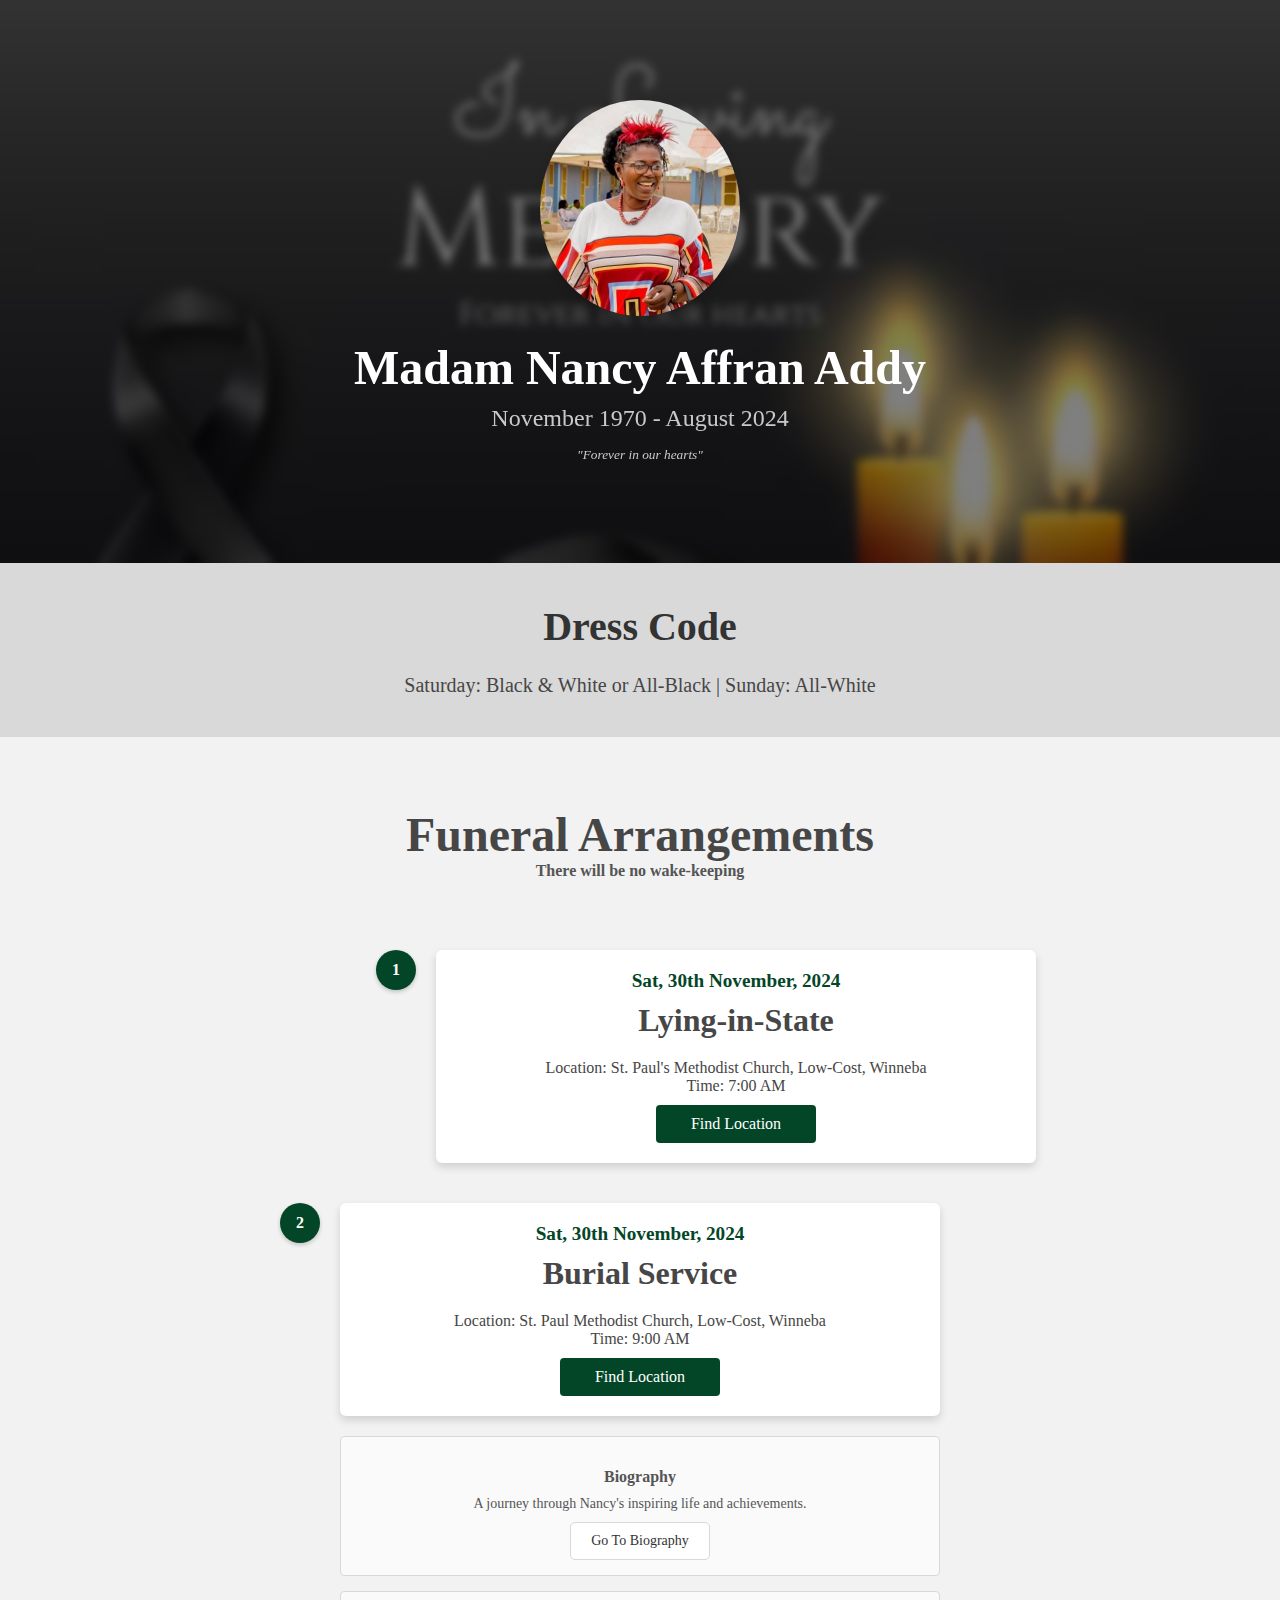
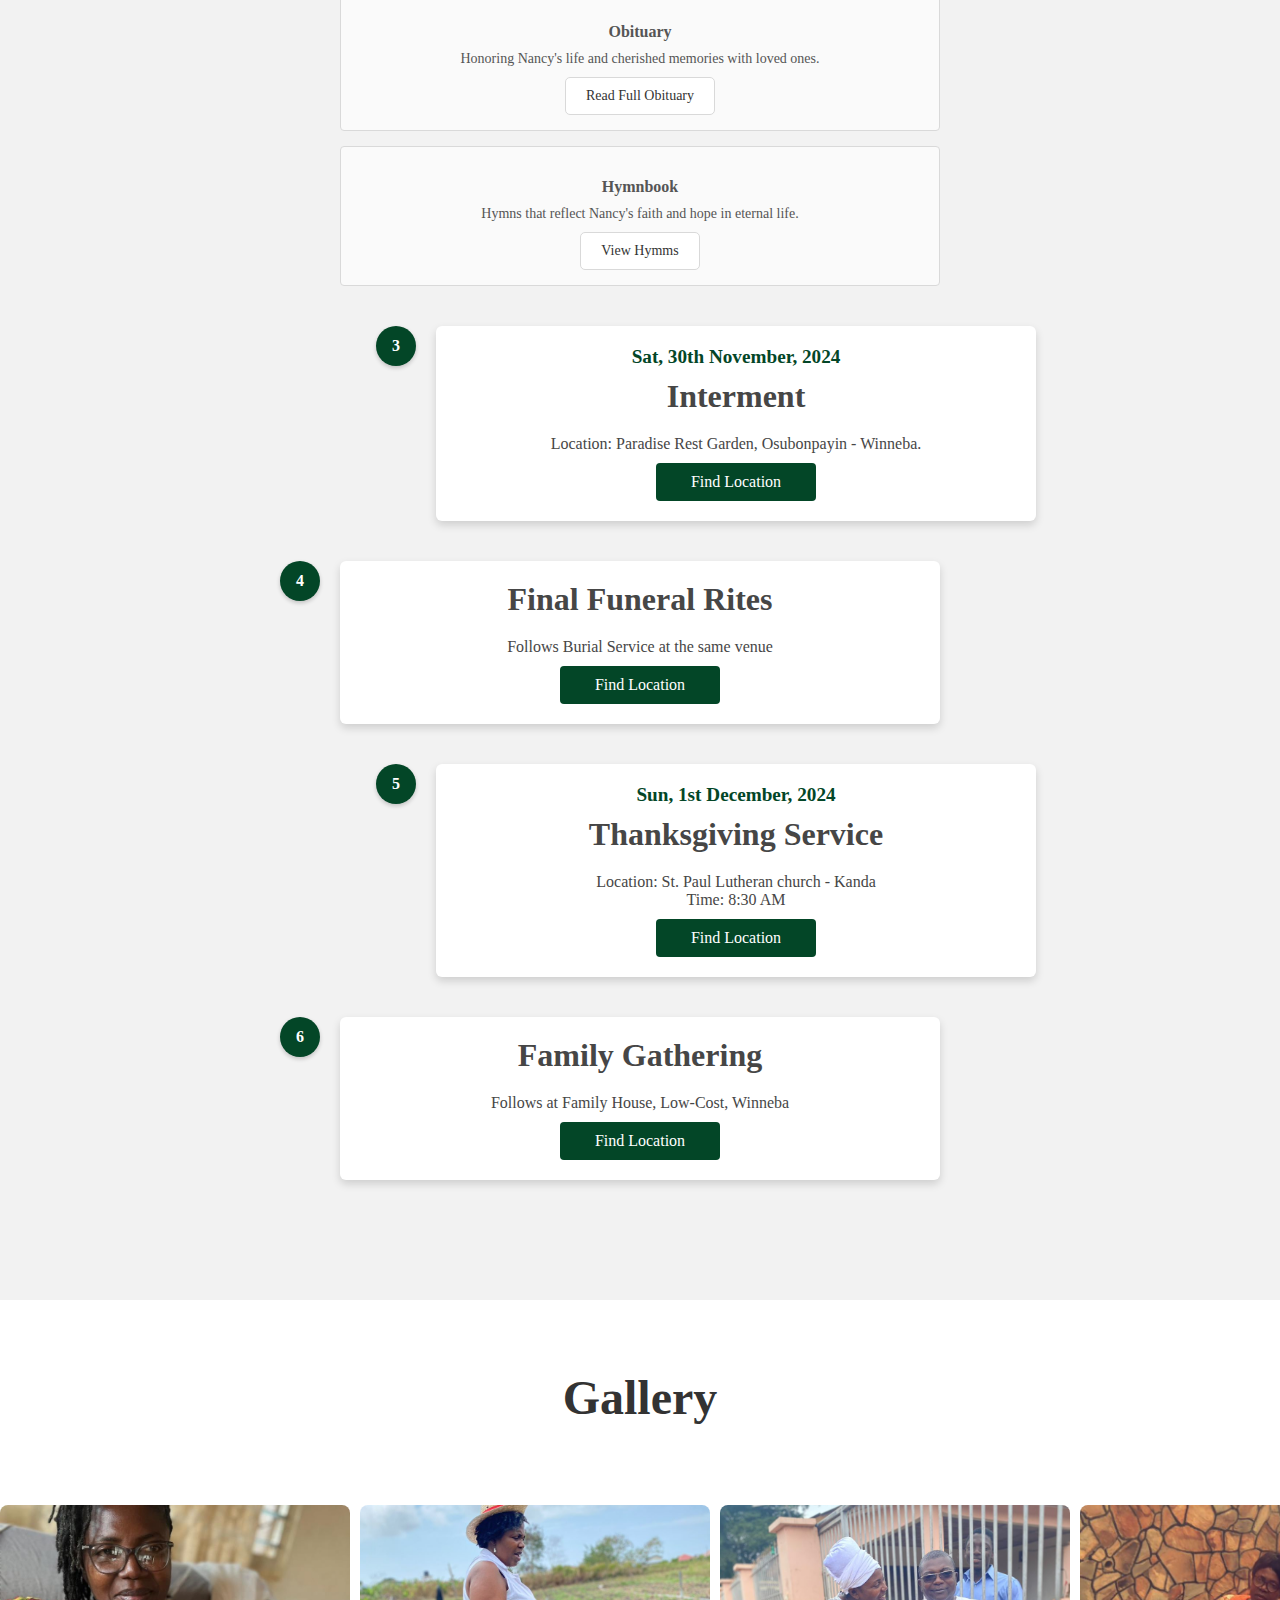
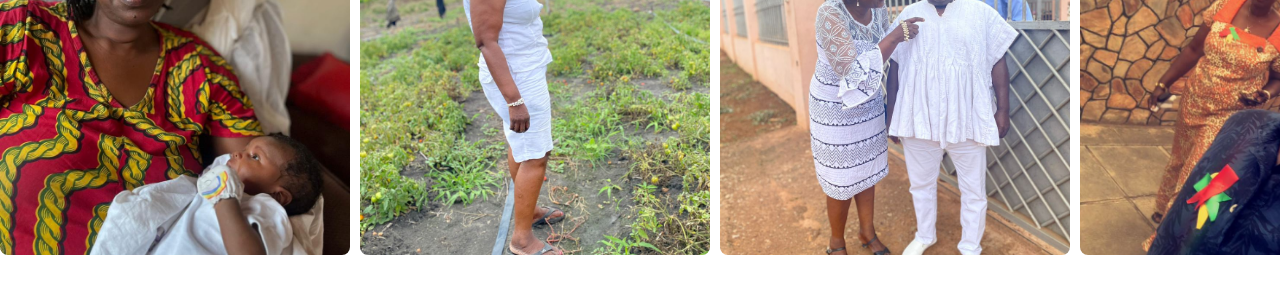
==== Nancy's_funeral/index.html @ 3d1413eb "made changes" ====
<!DOCTYPE html>
<html lang="en">

<head>
    <meta charset="UTF-8">
    <meta name="viewport" content="width=device-width, initial-scale=1.0">
    <title>In Loving Memory of Nancy Affran Addy | Funeral & Memorial</title>
    <link rel="stylesheet" href="styles.css">

    <meta name="description" content="In loving memory of Madam Nancy Affran (1970 - 2024). Join us to commemorate her life with funeral arrangements and a gallery of cherished memories.">
    <meta name="keywords" content="Nancy Affran, funeral arrangements, memorial, in loving memory, obituary, tribute, gallery, family gathering">
    
    <meta property="og:title" content="In Loving Memory of Nancy Affran | Funeral & Memorial">
    <meta property="og:description" content="Honoring the life of Nancy Affran. Explore the funeral schedule, dress code, and gallery to celebrate her memory.">
    <meta property="og:url" content="https://nancyaffranaddy.netlify.app">
    <meta property="og:type" content="website">
    <meta property="og:image" content="pp.jpg">
    
    <!-- Structured Data for SEO -->
    <script type="application/ld+json">
    {
      "@context": "http://schema.org",
      "@type": "Person",
      "name": "Nancy Affran",
      "description": "In loving memory of Madam Nancy Affran Addy, remembered for her warmth and kindness. Funeral and memorial details provided for family and friends.",
      "birthDate": "1970-11",
      "deathDate": "2024-08",
      "mainEntityOfPage": {
        "@type": "WebPage",
        "@id": "https://nancyaffranaddy.netlify.app"
      },
      "image": "pp.jpg"
    }
    </script>
</head>

<body>
    <!-- Hero Section -->
    <section class="hero">
        <img src="pp.jpeg" alt="Nancy Affran Addy">
        <h1>Madam Nancy Affran Addy</h1>
        <p>November 1970 - August 2024</p>
        <small>"Forever in our hearts"</small>
    </section>

    <section class="dress-code">
        <h1>Dress Code</h1>
        <p style="margin-top: 24px;">Saturday: Black & White or All-Black | Sunday: All-White</p>
    </section>
    
    <section class="parallax">
        <h1>Funeral Arrangements</h1>
        <p style="text-align: center; font-weight: bold; color: #555;">There will be no wake-keeping</p>
        <!-- Intuitive Timeline for Funeral Arrangements -->
        <div class="timeline">

            <!-- Laying in State -->
            <div class="container right">
                <div class="content">
                    <div class="icon-container">
                        <div class="icon">
                            <b>1</b>
                        </div>
                    </div>
                    <div class="date">Sat, 30th November, 2024</div>
                    <h2>Lying-in-State</h2>
                    <p>Location: St. Paul's Methodist Church, Low-Cost, Winneba</p>
                    <p>Time: 7:00 AM</p>
                    <a class="find-location" target="_blank" href="https://www.google.com/maps/dir/Accra/9985%2B79W,+Low+Cost,+Winneba/@5.4732849,-0.5816798,11z/data=!3m1!4b1!4m13!4m12!1m5!1m1!1s0xfdf9084b2b7a773:0xbed14ed8650e2dd3!2m2!1d-0.1974306!2d5.5592846!1m5!1m1!1s0xfde35a7094d1697:0xb70addc22290d339!2m2!1d-0.6415592!2d5.3657321?entry=ttu&g_ep=EgoyMDI0MTEwNi4wIKXMDSoASAFQAw%3D%3D">Find Location</a>
                </div>
            </div>

            <!-- Burial Service -->
            <div class="container left">
                <div class="content">
                    <div class="icon-container">
                        <div class="icon">
                            <b>2</b>
                        </div>
                    </div>
                    <div class="date">Sat, 30th November, 2024</div>
                    <h2>Burial Service</h2>
                    <p>Location: St. Paul Methodist Church, Low-Cost, Winneba</p>
                    <p>Time: 9:00 AM</p>
                    <a class="find-location" target="_blank" href="https://www.google.com/maps/dir/Accra/9985%2B79W,+Low+Cost,+Winneba/@5.4732849,-0.5816798,11z/data=!3m1!4b1!4m13!4m12!1m5!1m1!1s0xfdf9084b2b7a773:0xbed14ed8650e2dd3!2m2!1d-0.1974306!2d5.5592846!1m5!1m1!1s0xfde35a7094d1697:0xb70addc22290d339!2m2!1d-0.6415592!2d5.3657321?entry=ttu&g_ep=EgoyMDI0MTEwNi4wIKXMDSoASAFQAw%3D%3D">Find Location</a>
                </div>

                <div class="additional-tiles">
                    <!-- Biography Tile -->
                    <div class="tile">
                        <h3>Biography</h3>
                        <p>A journey through Nancy&apos;s inspiring life and achievements.</p>
                        <a class='read-more' href='./biography.html' target='_blank'>Go To Biography</a>
                    </div>

                    <!-- Obituary Tile -->
                    <div class="tile">
                        <h3>Obituary</h3>
                        <p>Honoring Nancy&apos;s life and cherished memories with loved ones.</p>
                        <a class='read-more' href='./tributes.html' target='_blank'>Read Full Obituary</a>
                    </div>


                    <!-- Hymnbook Tile -->
                    <div class="tile">
                        <h3>Hymnbook</h3>
                        <p>Hymns that reflect Nancy&apos;s faith and hope in eternal life.</p>
                        <a class='read-more' href='./hymnbook.html' target='_blank'>View Hymms</a>
                    </div>
                </div>
            </div>

            <!-- Interment -->
            <div class="container right">
                <div class="content">
                    <div class="icon-container">
                        <div class="icon">
                            <b>3</b>
                        </div>
                    </div>
                    <div class="date">Sat, 30th November, 2024</div>
                    <h2>Interment</h2>
                    <p>Location: Paradise Rest Garden, Osubonpayin - Winneba.</p>
                    <a class="find-location" target="_blank" href=https://www.google.com/maps/dir/Kasoa/Paradise+Village+Guest+House+and+Restaurant,+2nd+ave,+Buduburam/@5.5193802,-0.4586893,15z/data=!3m1!4b1!4m13!4m12!1m5!1m1!1s0xfdfbaedda8d54f7:0xd48e16c6c340829a!2m2!1d-0.4252737!2d5.5344155!1m5!1m1!1s0xfdfb1247213fded:0x66cdd2ea16ad6c5e!2m2!1d-0.4688599!2d5.5052175?entry=ttu&g_ep=EgoyMDI0MTExNy4wIKXMDSoASAFQAw%3D%3D>Find Location</a>
                </div>
            </div>

            <!-- Final Funeral Rites -->
            <div class="container left">
                <div class="content">
                    <div class="icon-container">
                        <div class="icon">
                            <b>4</b>
                        </div>
                    </div>
                    <h2>Final Funeral Rites</h2>
                    <p>Follows Burial Service at the same venue</p>
                    <a class="find-location" target="_blank" href="https://www.google.com/maps/dir/Accra/9985%2B79W,+Low+Cost,+Winneba/@5.4732849,-0.5816798,11z/data=!3m1!4b1!4m13!4m12!1m5!1m1!1s0xfdf9084b2b7a773:0xbed14ed8650e2dd3!2m2!1d-0.1974306!2d5.5592846!1m5!1m1!1s0xfde35a7094d1697:0xb70addc22290d339!2m2!1d-0.6415592!2d5.3657321?entry=ttu&g_ep=EgoyMDI0MTEwNi4wIKXMDSoASAFQAw%3D%3D">Find Location</a>
                </div>
            </div>

            <!-- Thanksgiving Service -->
            <div class="container right">
                <div class="content">
                    <div class="icon-container">
                        <div class="icon">
                            <b>5</b>
                        </div>
                    </div>
                    <div class="date">Sun, 1st December, 2024</div>
                    <h2>Thanksgiving Service</h2>
                    <p>Location: St. Paul Lutheran church - Kanda</p>
                    <p>Time: 8:30 AM</p>
                    <a class="find-location" target="_blank" href="https://www.google.com/maps/dir/Accra/9985%2B79W,+Low+Cost,+Winneba/@5.4732849,-0.5816798,11z/data=!3m1!4b1!4m13!4m12!1m5!1m1!1s0xfdf9084b2b7a773:0xbed14ed8650e2dd3!2m2!1d-0.1974306!2d5.5592846!1m5!1m1!1s0xfde35a7094d1697:0xb70addc22290d339!2m2!1d-0.6415592!2d5.3657321?entry=ttu&g_ep=EgoyMDI0MTEwNi4wIKXMDSoASAFQAw%3D%3D">Find Location</a>
                </div>
            </div>

            <!-- Family Gathering -->
            <div class="container left">
                <div class="content">
                    <div class="icon-container">
                        <div class="icon">
                            <b>6</b>
                        </div>
                    </div>
                    <h2>Family Gathering</h2>
                    <p>Follows at Family House, Low-Cost, Winneba</p>
                    <a class="find-location" target="_blank" href="https://www.google.com/maps/dir/Kasoa/Winneba/@5.4484949,-0.6166743,12z/data=!3m1!4b1!4m14!4m13!1m5!1m1!1s0xfdfbaedda8d54f7:0xd48e16c6c340829a!2m2!1d-0.4252737!2d5.5344155!1m5!1m1!1s0xfde34e8ffe3e31b:0x4a1a58fce2485ac9!2m2!1d-0.6298922!2d5.3622295!3e0?entry=ttu&g_ep=EgoyMDI0MTEwNi4wIKXMDSoASAFQAw%3D%3D">Find Location</a>
                </div>
            </div>
        </div>
    </section>



    <!-- Scrolling Gallery -->
    <section class="gallery" aria-label="Image Gallery">
        <h1>Gallery</h1>
        <div class="gallery-scroll" aria-live="polite">
            <img src="p2.jpg" alt="Memory 2" loading="lazy">
            <img src="p3.jpeg" alt="Memory 3" loading="lazy">
            <img src="p4.jpeg" alt="Memory 4" loading="lazy">
            <img src="p5.jpeg" alt="Memory 5" loading="lazy">
            <img src="p6.jpeg" alt="Memory 6" loading="lazy">
            <img src="p7.jpeg" alt="Memory 7" loading="lazy">
            <img src="p8.jpeg" alt="Memory 8" loading="lazy">
            <img src="p9.jpeg" alt="Memory 9" loading="lazy">
            <img src="p11.jpeg" alt="Memory 11" loading="lazy">
            <img src="p12.jpeg" alt="Memory 12" loading="lazy">
            <img src="p13.jpg" alt="Memory 13" loading="lazy">
            <img src="p14.jpg" alt="Memory 14" loading="lazy">
            <img src="p15.jpg" alt="Memory 15" loading="lazy">
            <img src="p16.jpg" alt="Memory 16" loading="lazy">
            <img src="p17.jpg" alt="Memory 17" loading="lazy">
            <img src="p18.jpg" alt="Memory 18" loading="lazy">
            <img src="p19.jpg" alt="Memory 19" loading="lazy">
            <img src="p20.jpg" alt="Memory 20" loading="lazy">
            <img src="p21.jpg" alt="Memory 21" loading="lazy">
            <img src="p4.jpeg" alt="Memory 21" loading="lazy">
            <img src="p6.jpeg" alt="Memory 21" loading="lazy">
            <img src="p8.jpeg" alt="Memory 21" loading="lazy">
        </div>
    </section>
    

    <!-- Sticky RSVP Form -->
    <div class="sticky-form" id="stickyForm">
        <a href="https://forms.gle/Q46Q9HAvYsQTctvZ9" target="_blank">RSVP for the Funeral</a>
    </div>

    <script>
        const profileSection = document.querySelector('.hero');
        const detailsSection = document.querySelector('.parallax');
        const stickyForm = document.getElementById('stickyForm');

        window.addEventListener('scroll', function () {
            const profileRect = profileSection.getBoundingClientRect();
            const detailsRect = detailsSection.getBoundingClientRect();

            stickyForm.style.display = 'block';
        });
    </script>
</body>

</html>
---- Nancy's_funeral/styles.css ----
body {
            font-family: 'Georgia', serif;
            background-color: #f2f2f2;
            margin: 0;
            padding: 0;
            overflow-x: hidden;
            color: #333;
        }

        h1,
        h2,
        p {
            margin: 0;
            padding: 0;
        }

        .container {
            width: 100%;
            max-width: 1200px;
            margin: 0 auto;
            padding: 20px;
        }

        /* Hero Section */
        .hero {
            text-align: center;
            padding: 100px 20px;
            background-color: #fff;
            position: relative;
            overflow: hidden;
            background-image: url('hp1.jpeg');
            background-size: cover;
            background-attachment: fixed;
            background-position: center;
        }

        .hero img {
            width: 200px;
            height: auto;
            border-radius: 50%;
            box-shadow: 0 4px 10px rgba(0, 0, 0, 0.15);
            animation: pulse 2s infinite ease-in-out;
        }

        .find-location {
            padding: 10px 20px;
            background: #034627;
            display: block;
            margin-top: 10px;
            color: #fff;
            text-decoration: none;
            border-radius: 4px;
            max-width: 120px;
            margin-inline: auto;
        }

        @keyframes pulse {
            0% {
                transform: scale(1);
            }

            50% {
                transform: scale(1.05);
            }

            100% {
                transform: scale(1);
            }
        }

        .hero h1 {
            font-size: 3rem;
            color: #fff;
            margin-top: 20px;
            animation: fadeInUp 1s ease-out forwards;
        }

        .hero p {
            font-size: 1.5rem;
            color: #c9c9c9;
            margin-top: 10px;
            animation: fadeInUp 1.5s ease-out forwards;
        }

        .hero small {
            display: block;
            margin-top: 15px;
            font-style: italic;
            color: #c9c9c9;
            animation: fadeInUp 2s ease-out forwards;
        }

        /* Parallax Section */
        .parallax {
            background-image: url('');
            background-size: cover;
            background-attachment: fixed;
            background-position: center;
            color: white;
            padding: 50px 20px;
            text-align: center;
        }

        .parallax h2 {
            font-size: 2rem;
            margin-bottom: 20px;
        }

        .funeral-details {
            text-align: left;
            padding: 30px;
            background-color: rgba(0, 0, 0, 0.7);
            margin: 0 auto;
            width: 80%;
            border-radius: 10px;
        }

        .funeral-details p {
            margin-bottom: 10px;
            font-size: 1.2rem;
        }

        .rsvp-btn {
            display: inline-block;
            padding: 12px 25px;
            background-color: #034627;
            color: white;
            text-decoration: none;
            border-radius: 5px;
            margin-top: 20px;
            transition: 0.3s;
            font-weight: bold;
            animation: glow 2s infinite ease-in-out;
        }

        .rsvp-btn:hover {
            background-color: #034627;
            transform: scale(1.05);
        }

        @keyframes fadeInUp {
            from {
                opacity: 0;
                transform: translateY(50px);
            }

            to {
                opacity: 1;
                transform: translateY(0);
            }
        }

        @keyframes glow {
            0% {
                box-shadow: 0 0 5px #034627;
            }

            50% {
                box-shadow: 0 0 20px #034627;
            }

            100% {
                box-shadow: 0 0 5px #034627;
            }
        }

        /* Gallery Section */
.gallery {
    overflow: hidden;
    padding: 50px 0;
    position: relative;
    background-color: #fff;
}

.gallery h1 {
    text-align: center;
    font-size: 2em;
    margin-bottom: 20px;
    color: #333;
}

/* Apply Flexbox */
.gallery-scroll {
    display: flex;
    width: calc(100% * 9);
    align-items: center;
    gap: 10px;
    animation: scrollGallery 88s linear infinite;
}

.gallery img {
    width: 350px;
    height: 350px;
    object-fit: cover;
    border-radius: 8px;
    transition: transform 0.3s ease-in-out;
}

.gallery img:hover {
    transform: scale(1.05);
}

/* Smooth, Continuous Scrolling */
@keyframes scrollGallery {
    from {
        transform: translateX(0);
    }
    to {
        transform: translateX(-100%);
    }
}


        .hero::before {
            content: '';
            position: absolute;
            top: 0;
            left: 0;
            width: 100%;
            height: 100%;
            background: rgba(0, 0, 0, 0.5);
            /* Dark overlay */
            backdrop-filter: blur(5px);
            /* Slight blur */
            z-index: 1;
        }

        .hero img,
        .hero h1,
        .hero p,
        .hero small {
            position: relative;
            z-index: 2;
        }

        /* Ensuring text appears clearly with dark overlay */
        .hero h1 {
            font-size: 3rem;
            color: #fff;
            margin-top: 20px;
            animation: fadeInUp 1s ease-out forwards;
        }

        .hero p {
            font-size: 1.5rem;
            color: #c9c9c9;
            margin-top: 10px;
            animation: fadeInUp 1.5s ease-out forwards;
        }

        .hero small {
            display: block;
            margin-top: 15px;
            font-style: italic;
            color: #c9c9c9;
            animation: fadeInUp 2s ease-out forwards;
        }


        /* Sticky RSVP */
        .sticky-form {
            position: sticky;
            bottom: 0;
            left: 0;
            right: 0;
            background-color: #fff;
            text-align: center;
            display: none;
            color: white;
            z-index: 2;
            padding: 15px;
            border-top: 1px solid #d9d9d9;
        }

        .sticky-form a {
            background-color: #034627;
            color: white;
            font-weight: bold;
            text-decoration: none;
            font-size: 1.2rem;
            height: 100%;
            width: 70%;
            margin: 0 auto;
            display: block;
            padding: 15px;
        }

        /* Timeline Section */
        .timeline {
            position: relative;
            max-width: 1200px;
            margin: 50px auto;
        }

        .container {
            padding: 20px 40px;
            position: relative;
            background-color: inherit;
            width: 50%;
        }

        .container h2,
        p,
        .parallax h1 {
            color: #464646;
        }

        .parallax h1,
        .gallery h1 {
            font-size: 3rem;
            margin-top: 20px;
        }

        .gallery h1 {
            margin-bottom: 80px;
            text-align: center;
        }

        .container.left {
            left: 0;
        }

        .container.right {
            left: 8%;
        }

        .content {
            padding: 20px 30px;
            background-color: white;
            position: relative;
            border-radius: 6px;
            box-shadow: 0 4px 8px rgba(0, 0, 0, 0.15);
            transition: all 0.3s ease-in-out;
        }

        .container:hover .content {
            transform: scale(1.05);
            box-shadow: 0 8px 16px rgba(0, 0, 0, 0.25);
        }

        .date {
            font-size: 1.2rem;
            font-weight: bold;
            color: #034627;
            margin-bottom: 10px;
        }

        .icon {
            width: 40px;
            height: 40px;
            background-color: #034627;
            border-radius: 50%;
            box-shadow: 0 2px 4px rgba(0, 0, 0, 0.2);
            position: absolute;
            top: 0%;
            left: -60px;
            display: flex;
            justify-content: center;
            align-items: center;
            color: #fff;
        }
        
        .icon-2-cont {
            top: -3%!important;
        }

        .dress-code {
            font-size: 20px;
            text-align: center;
            background: #d9d9d9;
            padding: 40px 20px;
        }

        .dress-code h3 {
            margin-block: 0;
        }

        /* Responsive for Mobile */
        @media screen and (max-width: 600px) {
            .container {
                left: 0% !important;
                width: 100%;
                padding-inline: 0;
            }

            .icon {
                position: relative !important;
                left: 0;
            }

            .icon-container {
                display: flex;
                justify-content: center;
                align-items: center;
                position: absolute;
                top: -7%;
                left: 40%;
                transform: translateX(40%);
            }

            .gallery img {
                height: 200px;
            }

            .dress-code {
                font: 18px;
            }
        }

        .divider {
            height: 1px;
            min-width: 100%;
            background-color: #d9d9d9;
            margin-block: 20px;
            margin-inline: -30px;
        }

        .additional-tiles {
            display: grid;
            gap: 15px;
            margin-top: 20px;
        }

        .tile {
            padding: 15px;
            background-color: #fafafa;
            border-radius: 4px;
            text-align: center;
            transition: transform 0.3s ease;
            border: 1px solid #d9d9d9;
        }
        
        .tile h3 {
            margin-bottom: 10px;
            font-size: 1rem;
            color: #555;
        }
        
        .tile p {
            font-size: 14px;
            color: #555;
            margin-bottom: 10px;
        }

        .tile .read-more {
            display: inline-block;
            padding: 10px 20px;
            border-radius: 5px;
            font-size: 14px;
            background: #fff;
            text-decoration: none;
            transition: background-color 0.3s ease;
            border: 1px solid #d9d9d9;
            color: #333;
        }

        .tile .read-more:hover {
            background-color: #fafafa;
        }

                /* Apply Flexbox */
        /* .gallery-scroll {
            animation: scrollGallery 80s linear infinite;
        }

        .gallery img {
            transition: transform 0.1s ease-in-out;
        } */
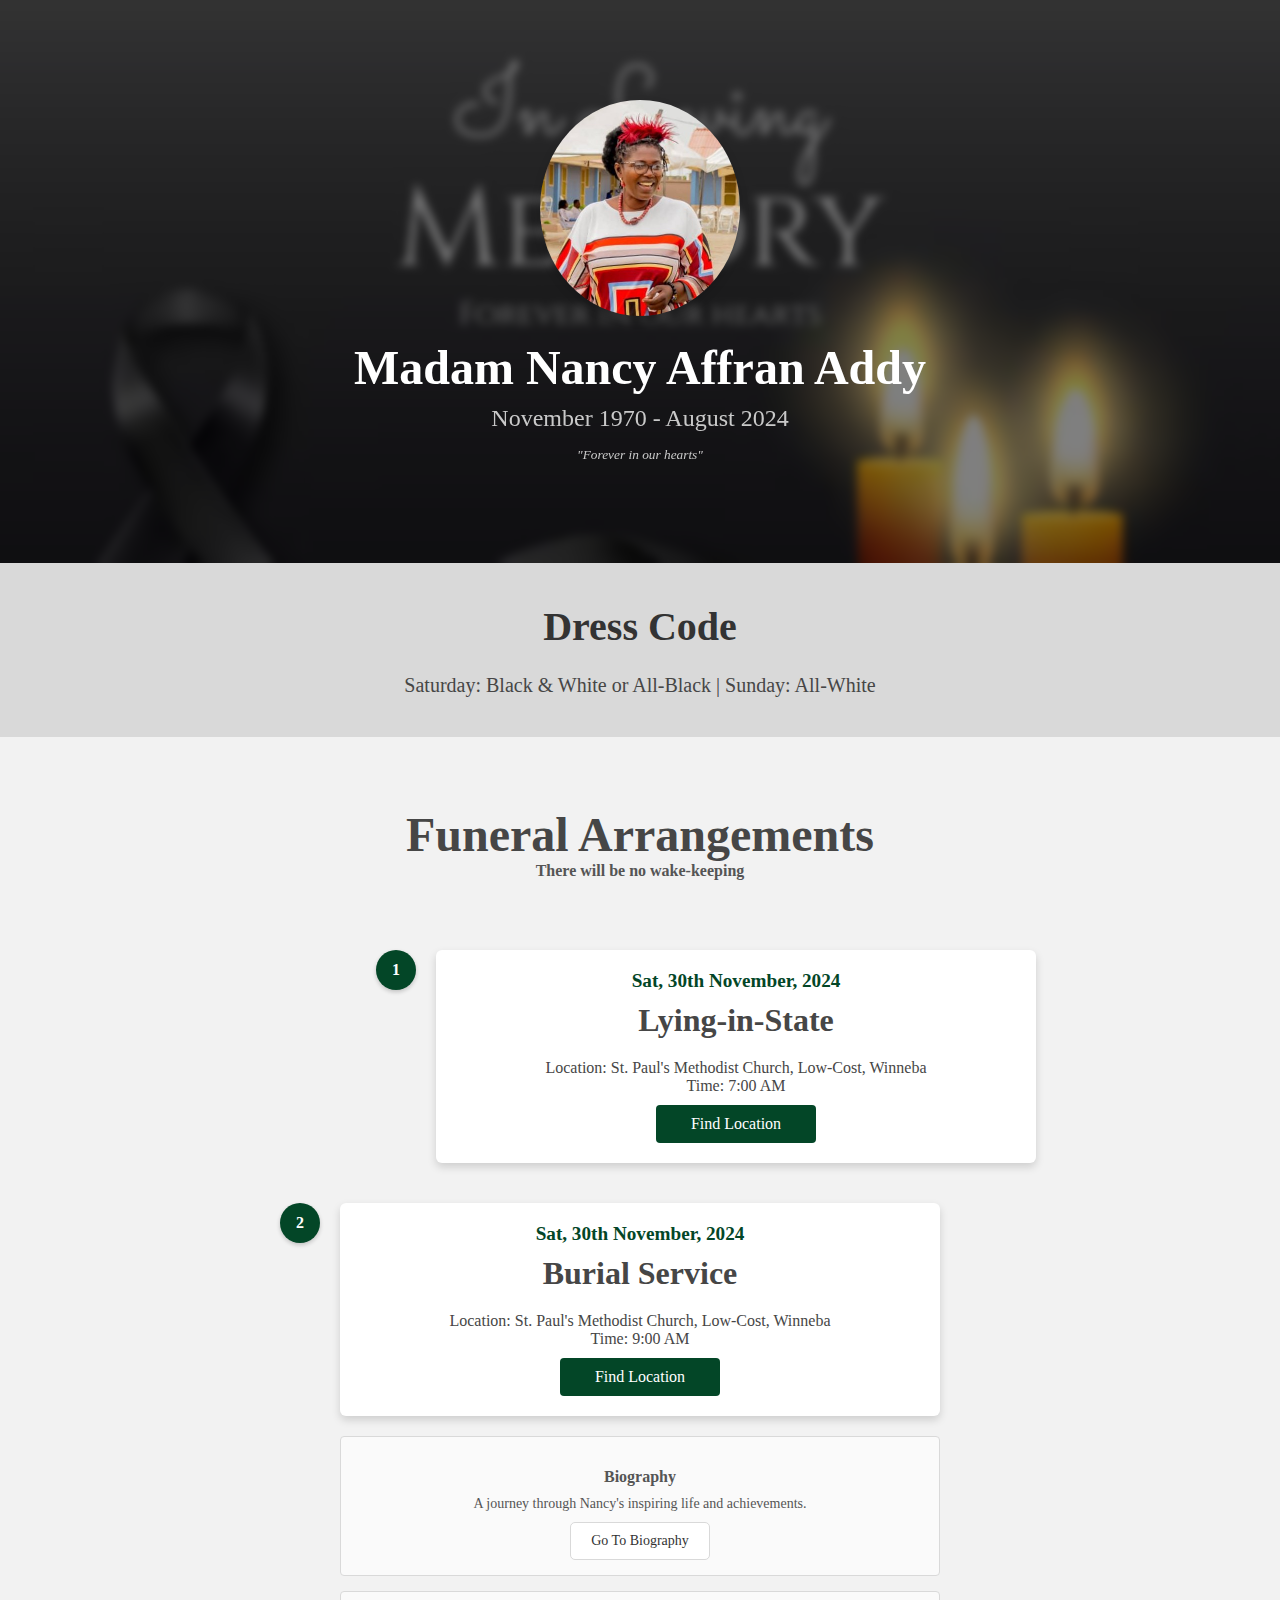
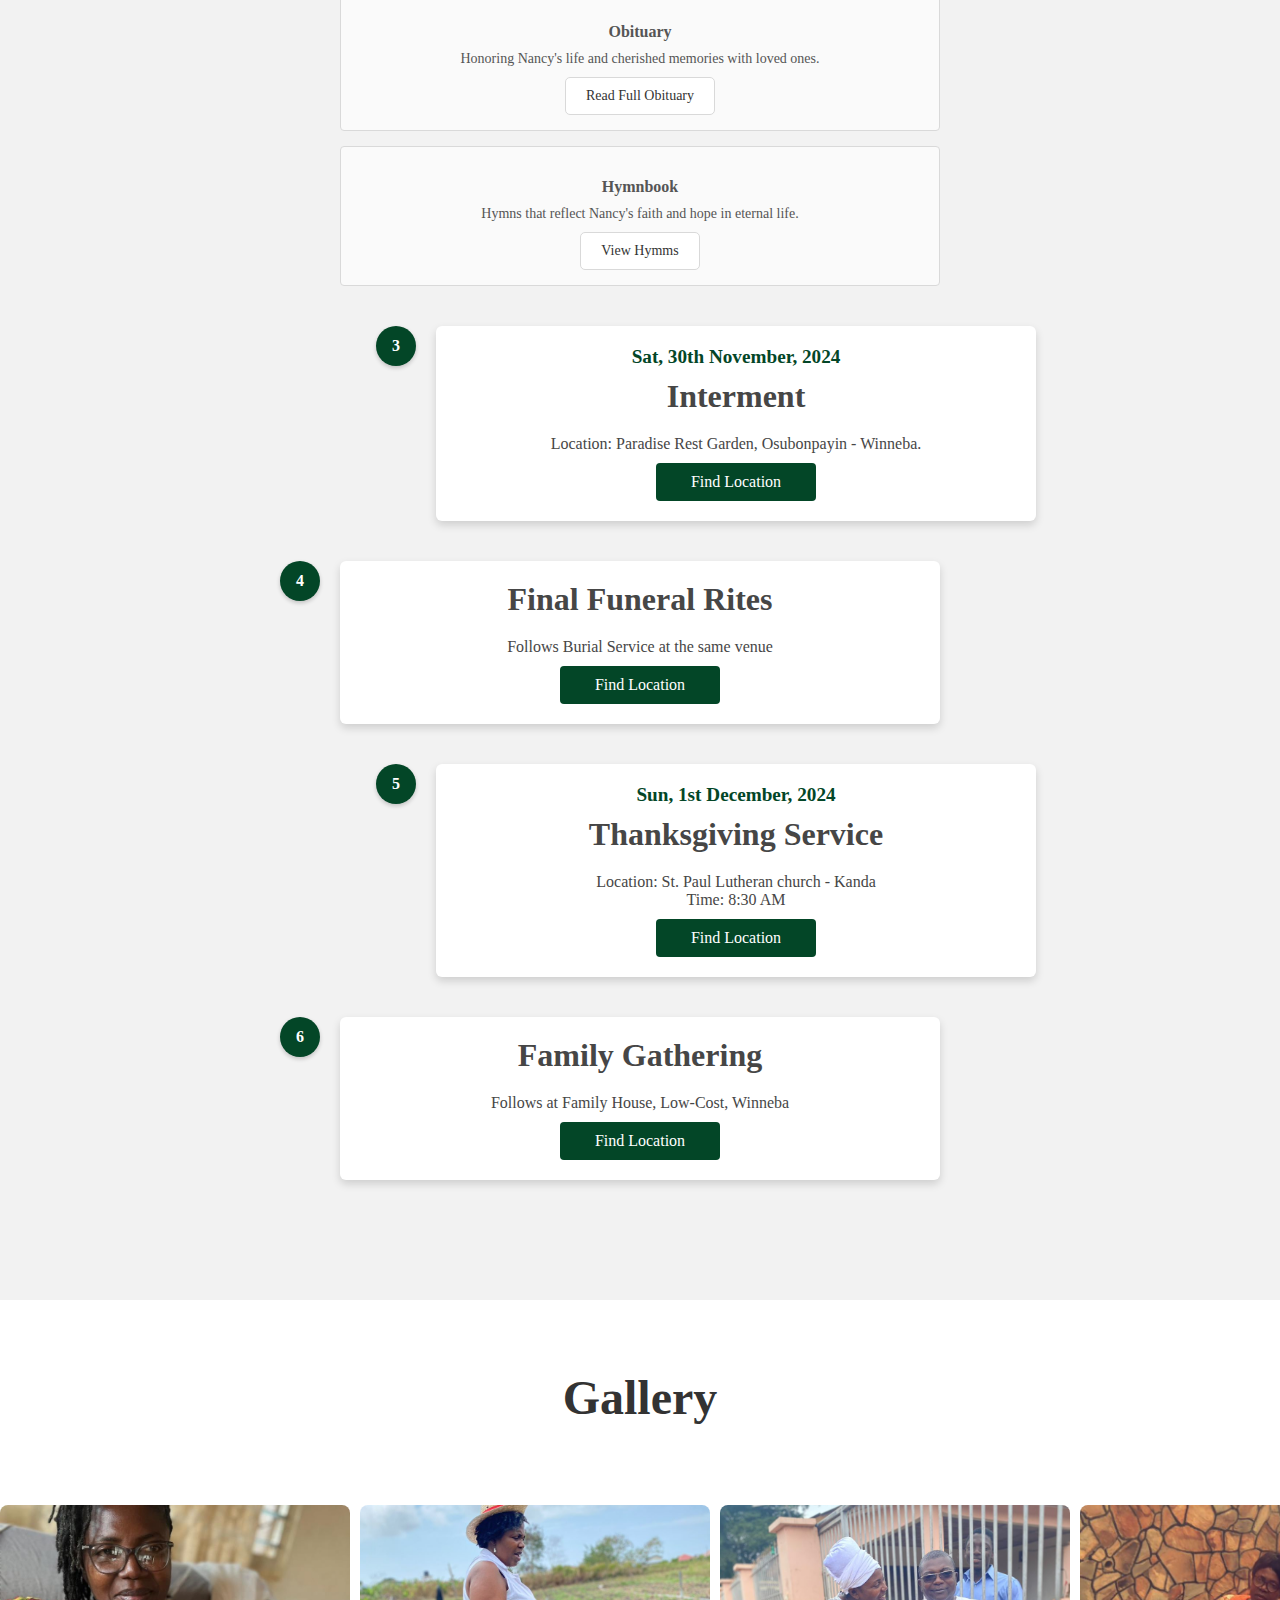
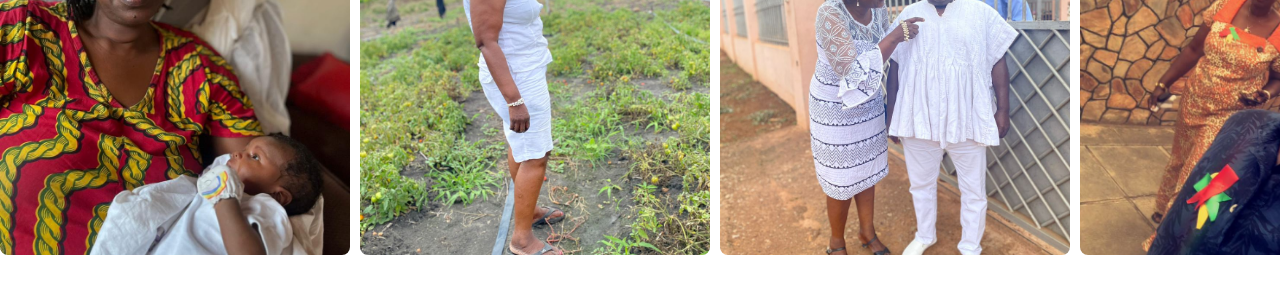
==== commit 262ae1b9: "made changes" ====
--- a/Nancy's_funeral/index.html
+++ b/Nancy's_funeral/index.html
@@ -80,7 +80,7 @@
                     </div>
                     <div class="date">Sat, 30th November, 2024</div>
                     <h2>Burial Service</h2>
-                    <p>Location: St. Paul Methodist Church, Low-Cost, Winneba</p>
+                    <p>Location: St. Paul's Methodist Church, Low-Cost, Winneba</p>
                     <p>Time: 9:00 AM</p>
                     <a class="find-location" target="_blank" href="https://www.google.com/maps/dir/Accra/9985%2B79W,+Low+Cost,+Winneba/@5.4732849,-0.5816798,11z/data=!3m1!4b1!4m13!4m12!1m5!1m1!1s0xfdf9084b2b7a773:0xbed14ed8650e2dd3!2m2!1d-0.1974306!2d5.5592846!1m5!1m1!1s0xfde35a7094d1697:0xb70addc22290d339!2m2!1d-0.6415592!2d5.3657321?entry=ttu&g_ep=EgoyMDI0MTEwNi4wIKXMDSoASAFQAw%3D%3D">Find Location</a>
                 </div>
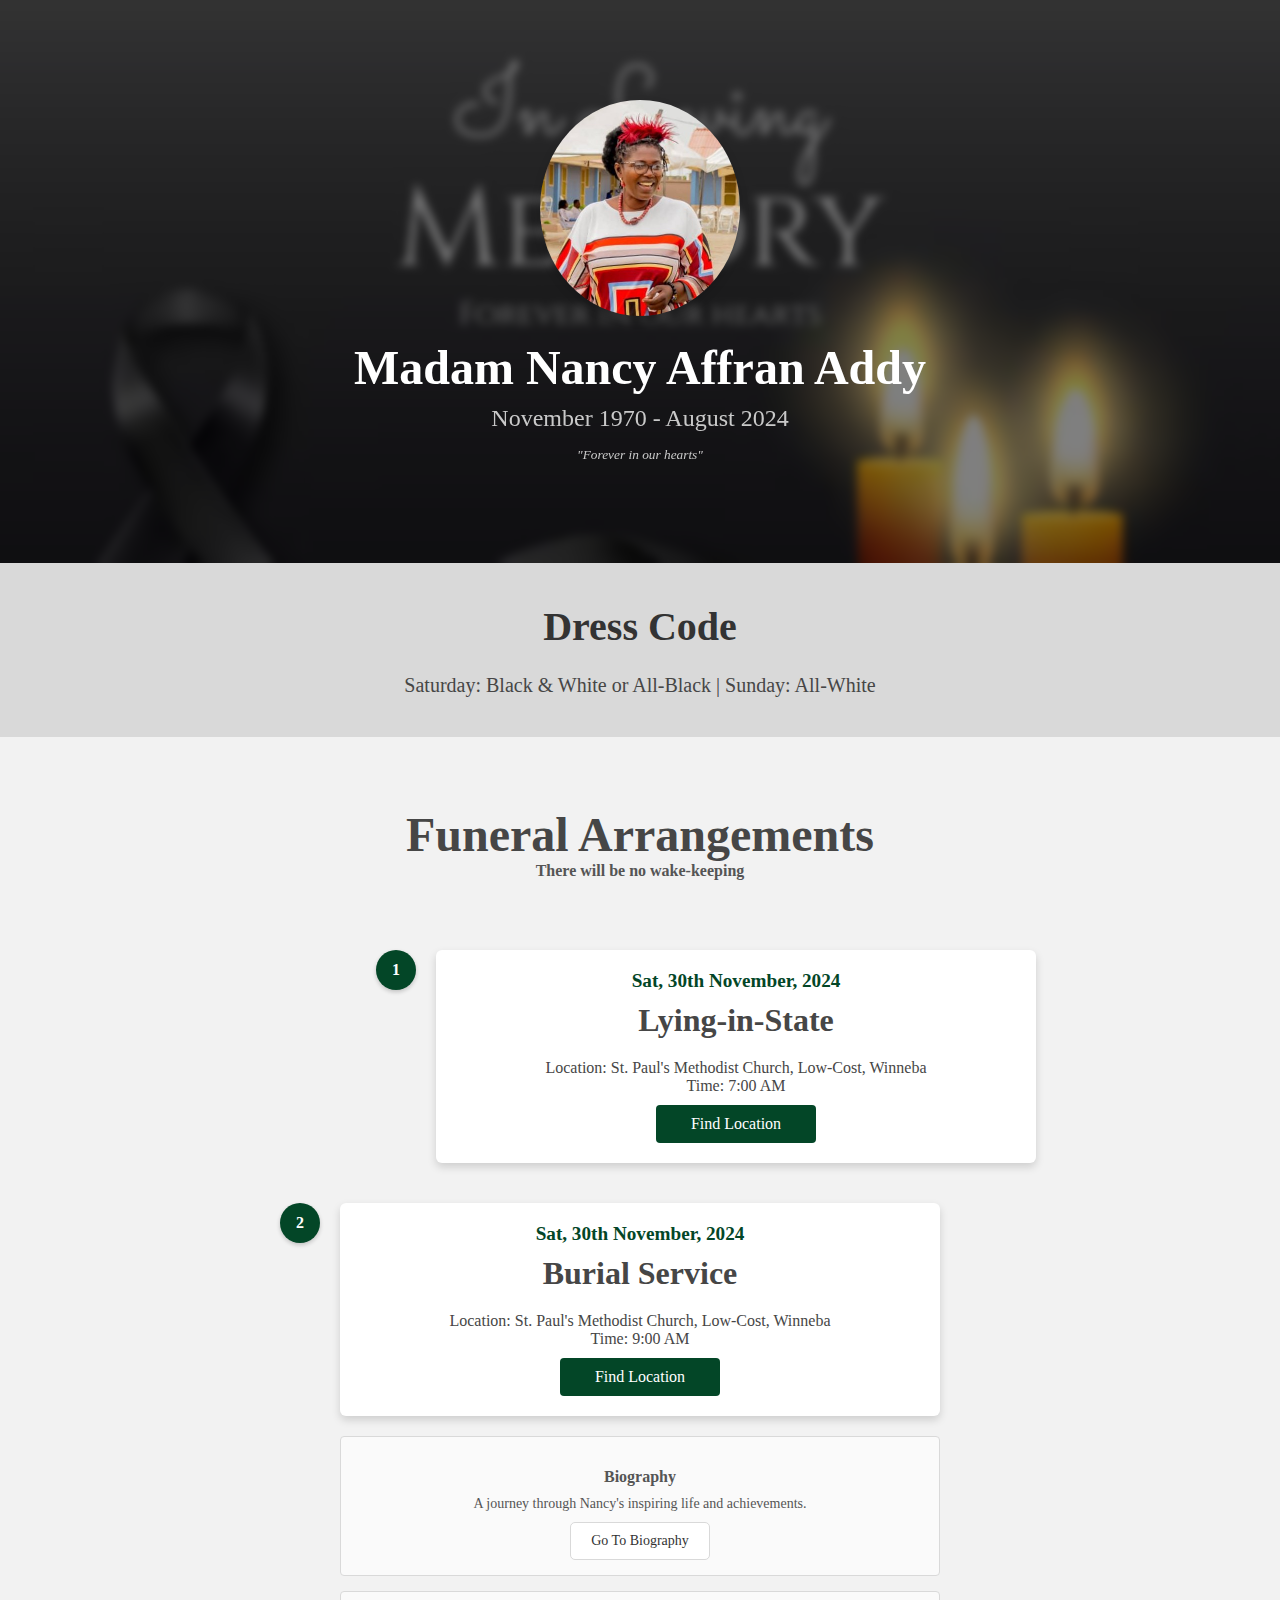
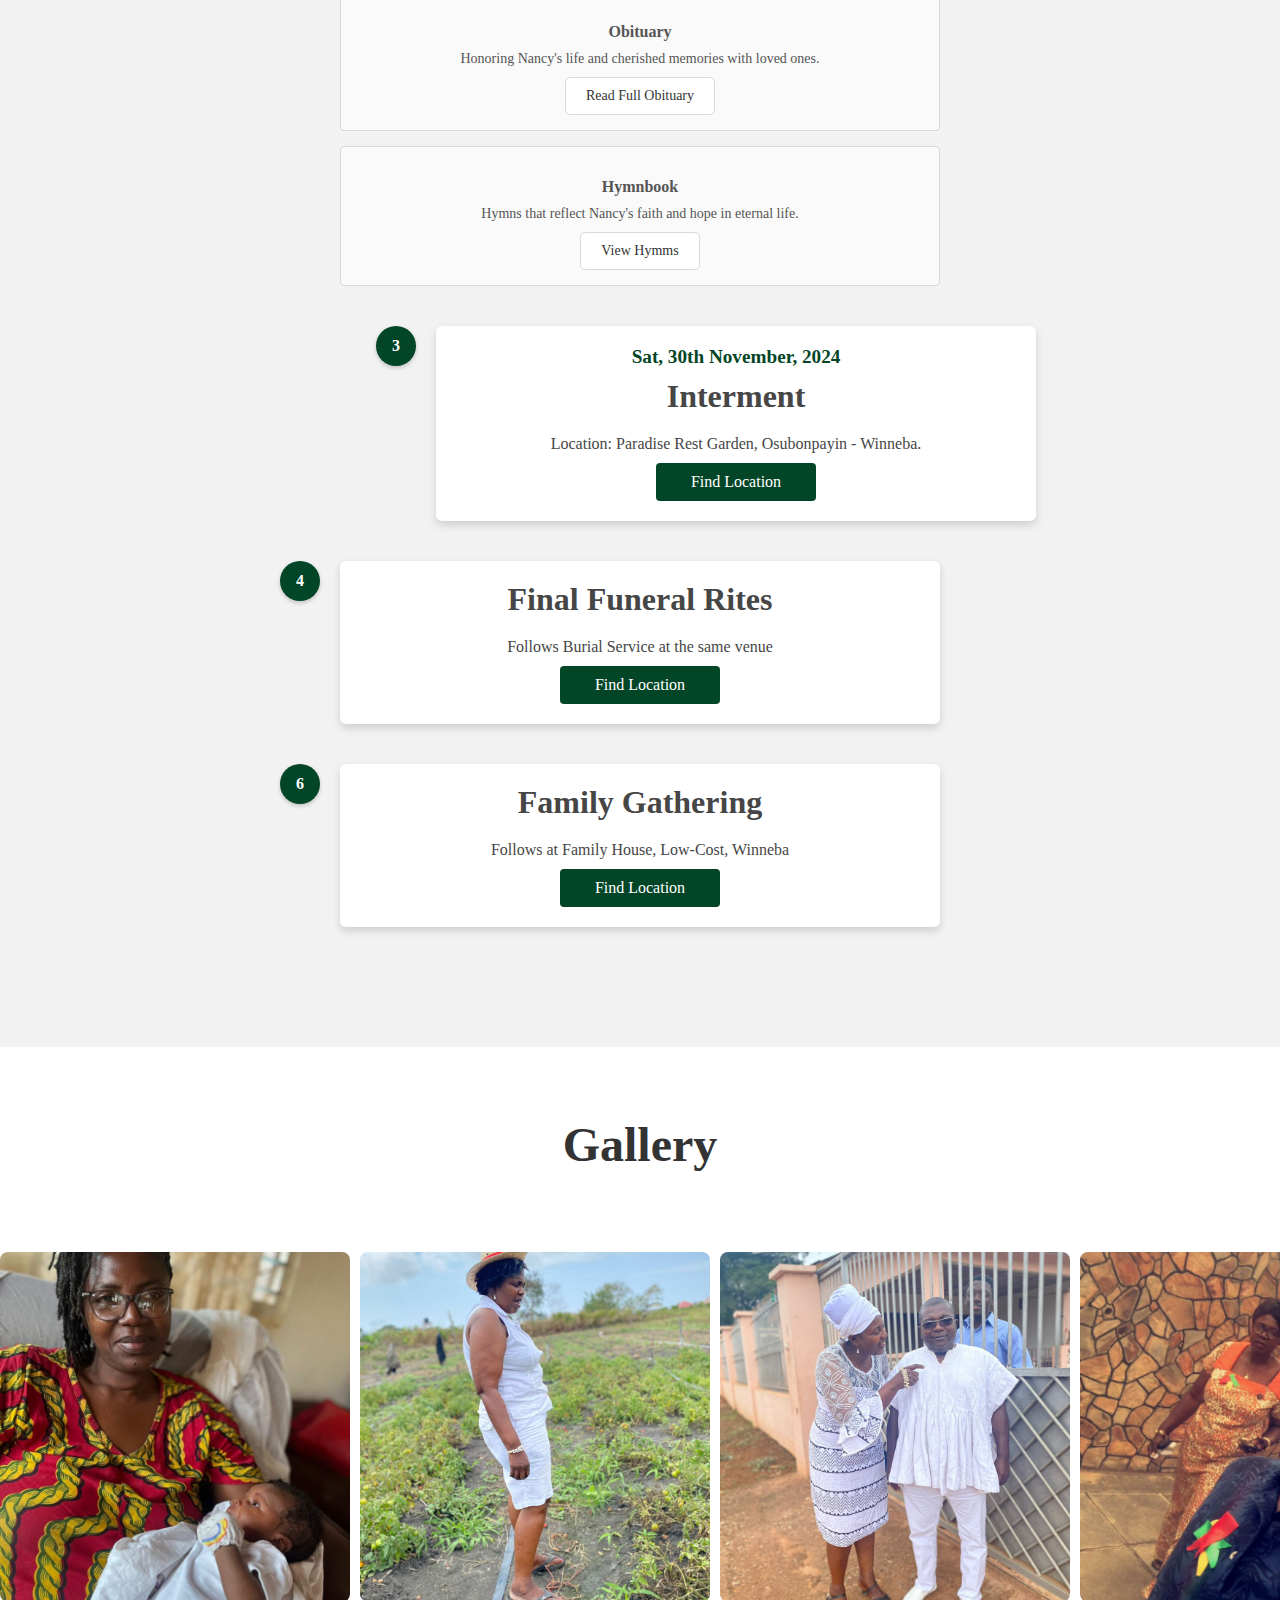
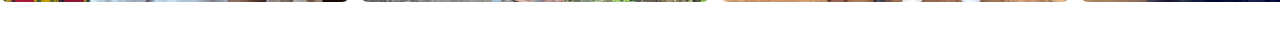
==== commit 2507adbd: "made changes" ====
--- a/Nancy's_funeral/index.html
+++ b/Nancy's_funeral/index.html
@@ -140,7 +140,7 @@
             </div>
 
             <!-- Thanksgiving Service -->
-            <div class="container right">
+            <!-- <div class="container right">
                 <div class="content">
                     <div class="icon-container">
                         <div class="icon">
@@ -153,7 +153,7 @@
                     <p>Time: 8:30 AM</p>
                     <a class="find-location" target="_blank" href="https://www.google.com/maps/dir/Accra/9985%2B79W,+Low+Cost,+Winneba/@5.4732849,-0.5816798,11z/data=!3m1!4b1!4m13!4m12!1m5!1m1!1s0xfdf9084b2b7a773:0xbed14ed8650e2dd3!2m2!1d-0.1974306!2d5.5592846!1m5!1m1!1s0xfde35a7094d1697:0xb70addc22290d339!2m2!1d-0.6415592!2d5.3657321?entry=ttu&g_ep=EgoyMDI0MTEwNi4wIKXMDSoASAFQAw%3D%3D">Find Location</a>
                 </div>
-            </div>
+            </div> -->
 
             <!-- Family Gathering -->
             <div class="container left">
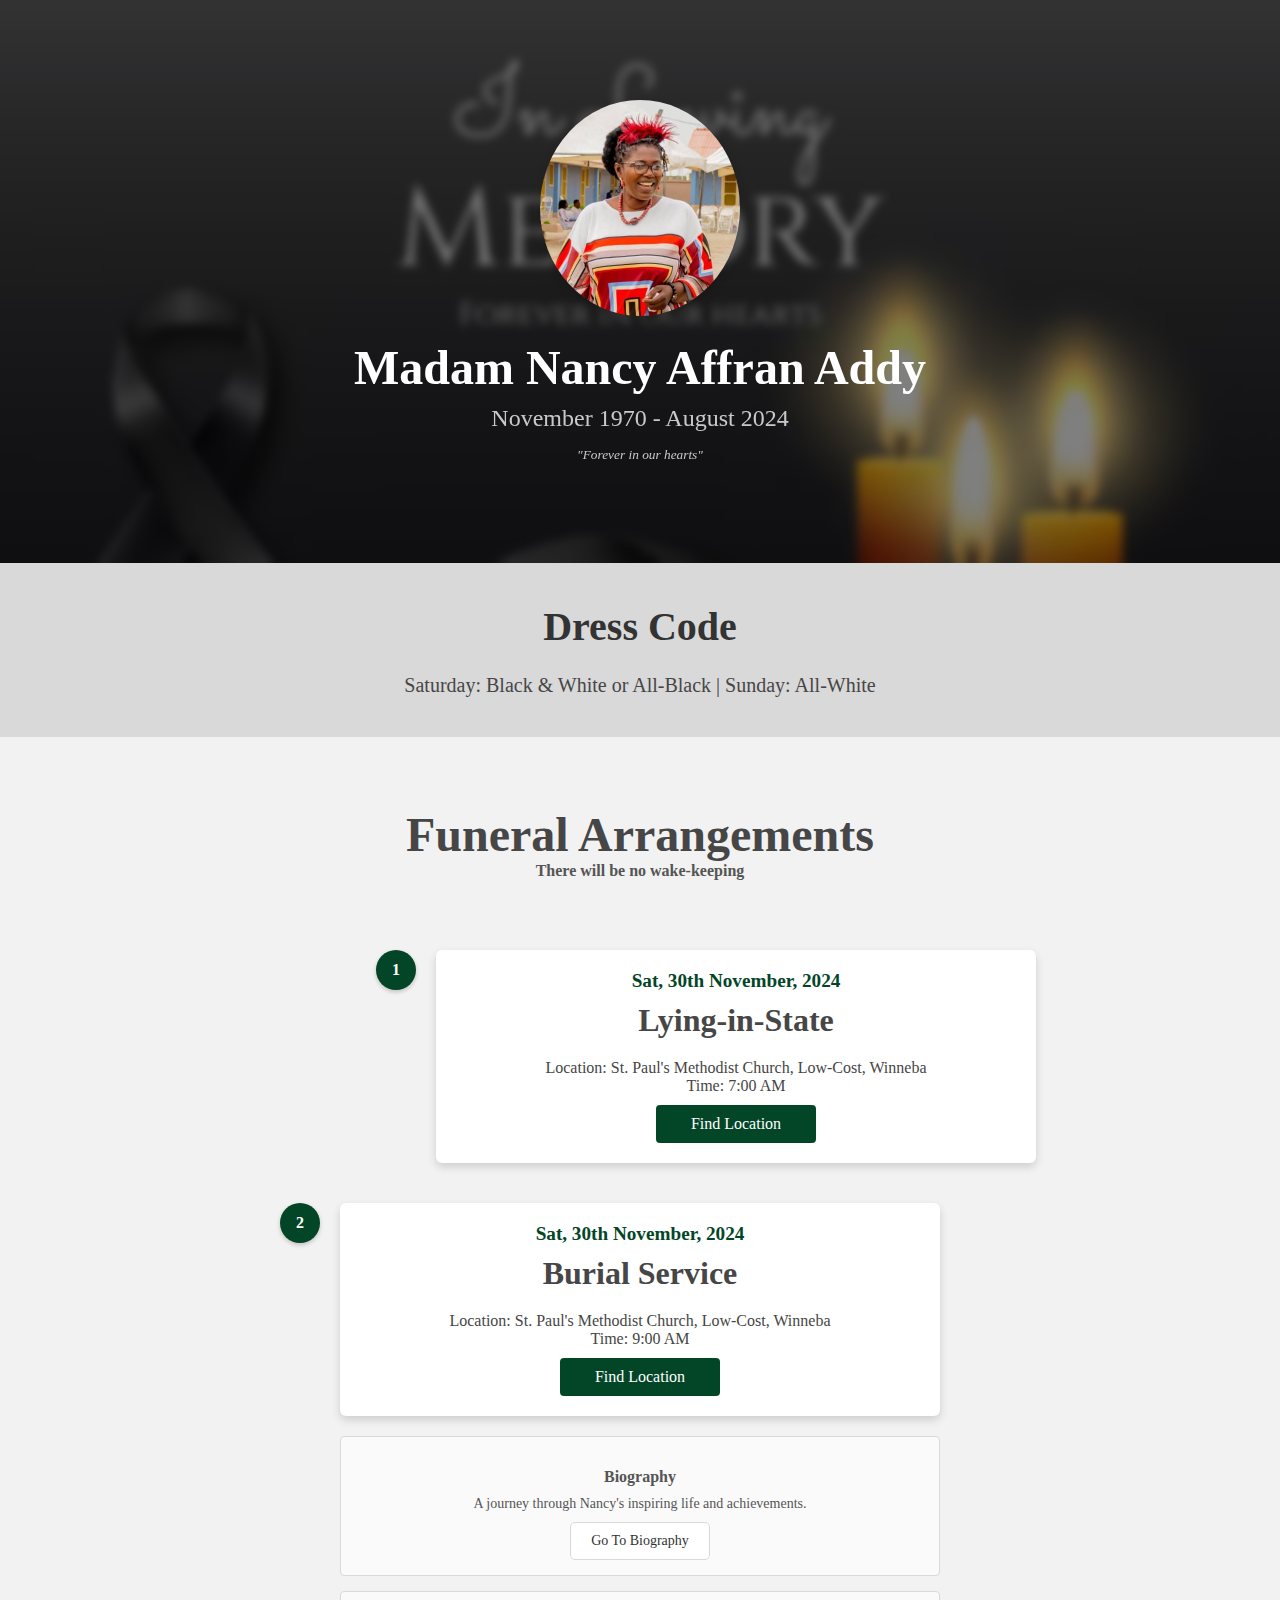
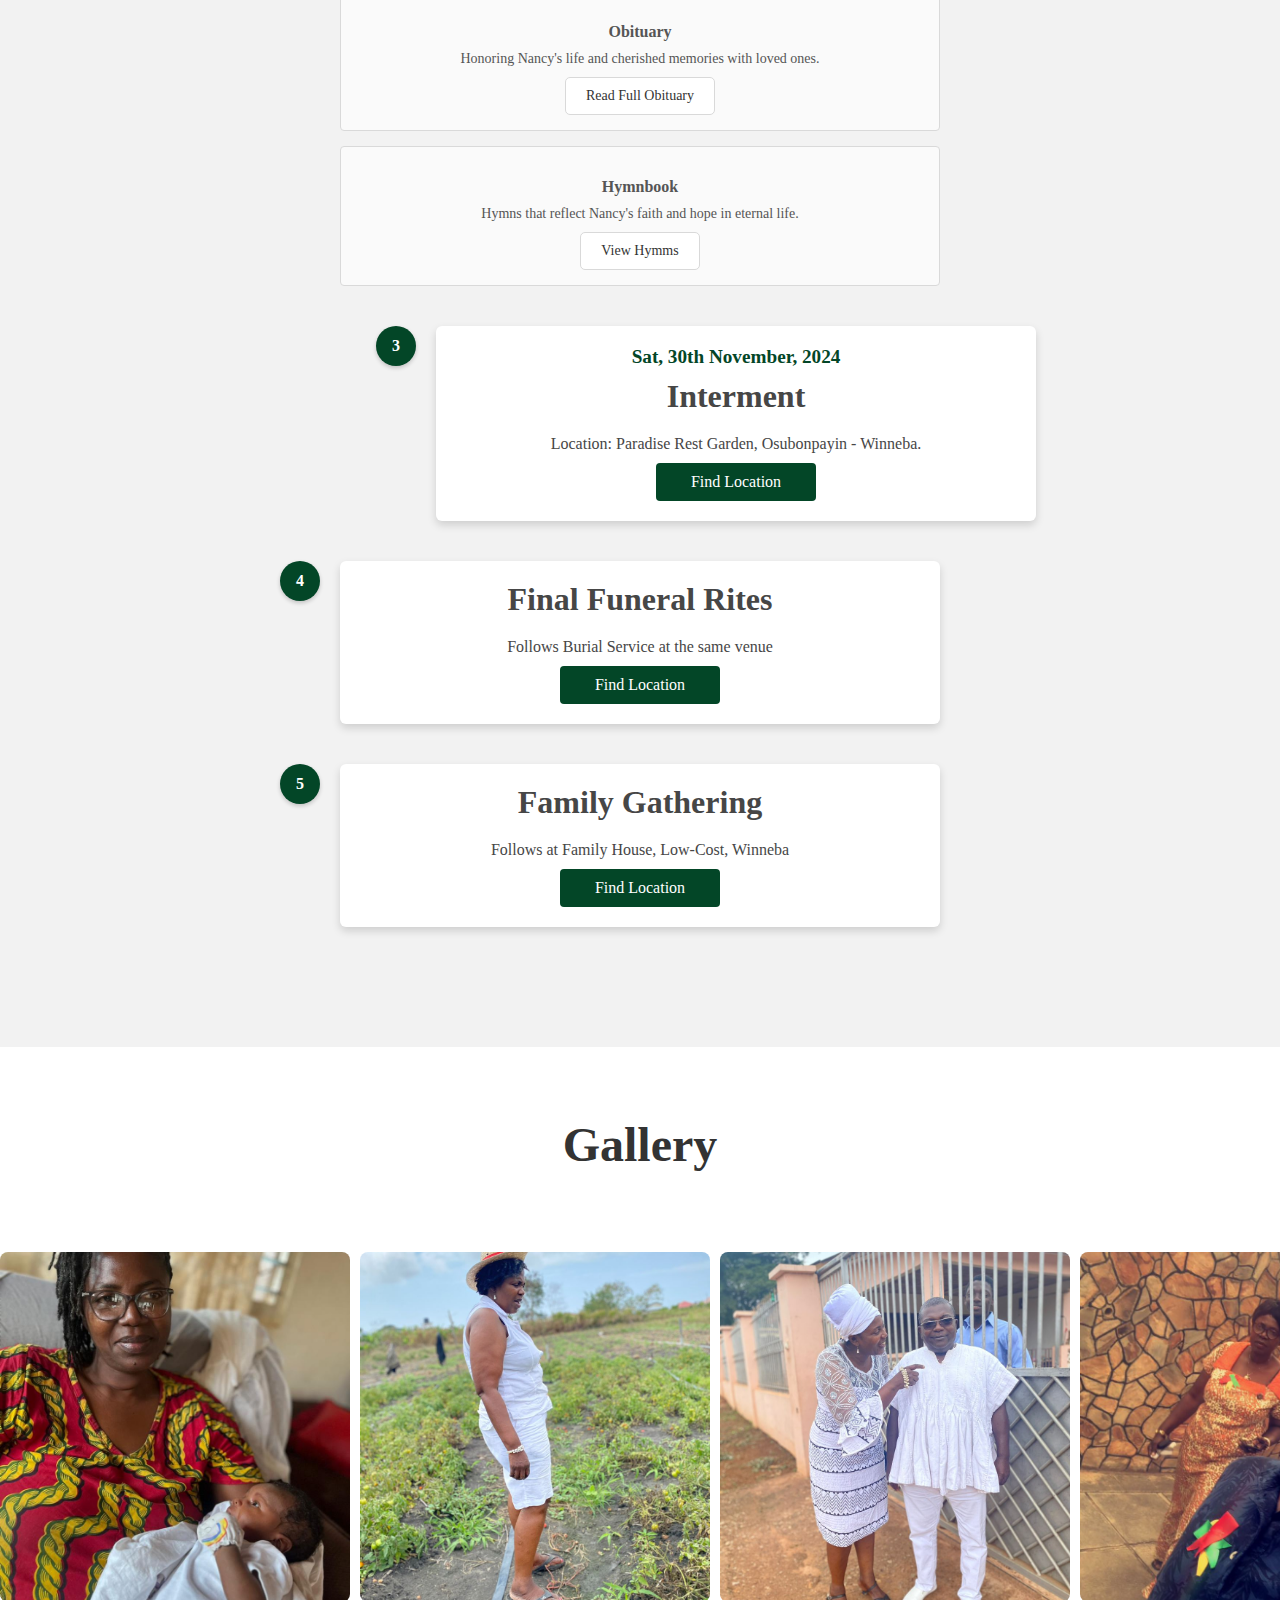
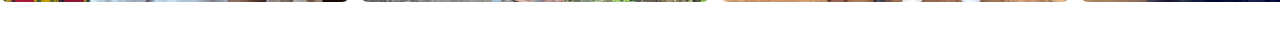
==== commit 21abea02: "made changes" ====
--- a/Nancy's_funeral/index.html
+++ b/Nancy's_funeral/index.html
@@ -160,7 +160,8 @@
                 <div class="content">
                     <div class="icon-container">
                         <div class="icon">
-                            <b>6</b>
+                            <!-- <b>6</b> -->
+                            <b>5</b>
                         </div>
                     </div>
                     <h2>Family Gathering</h2>
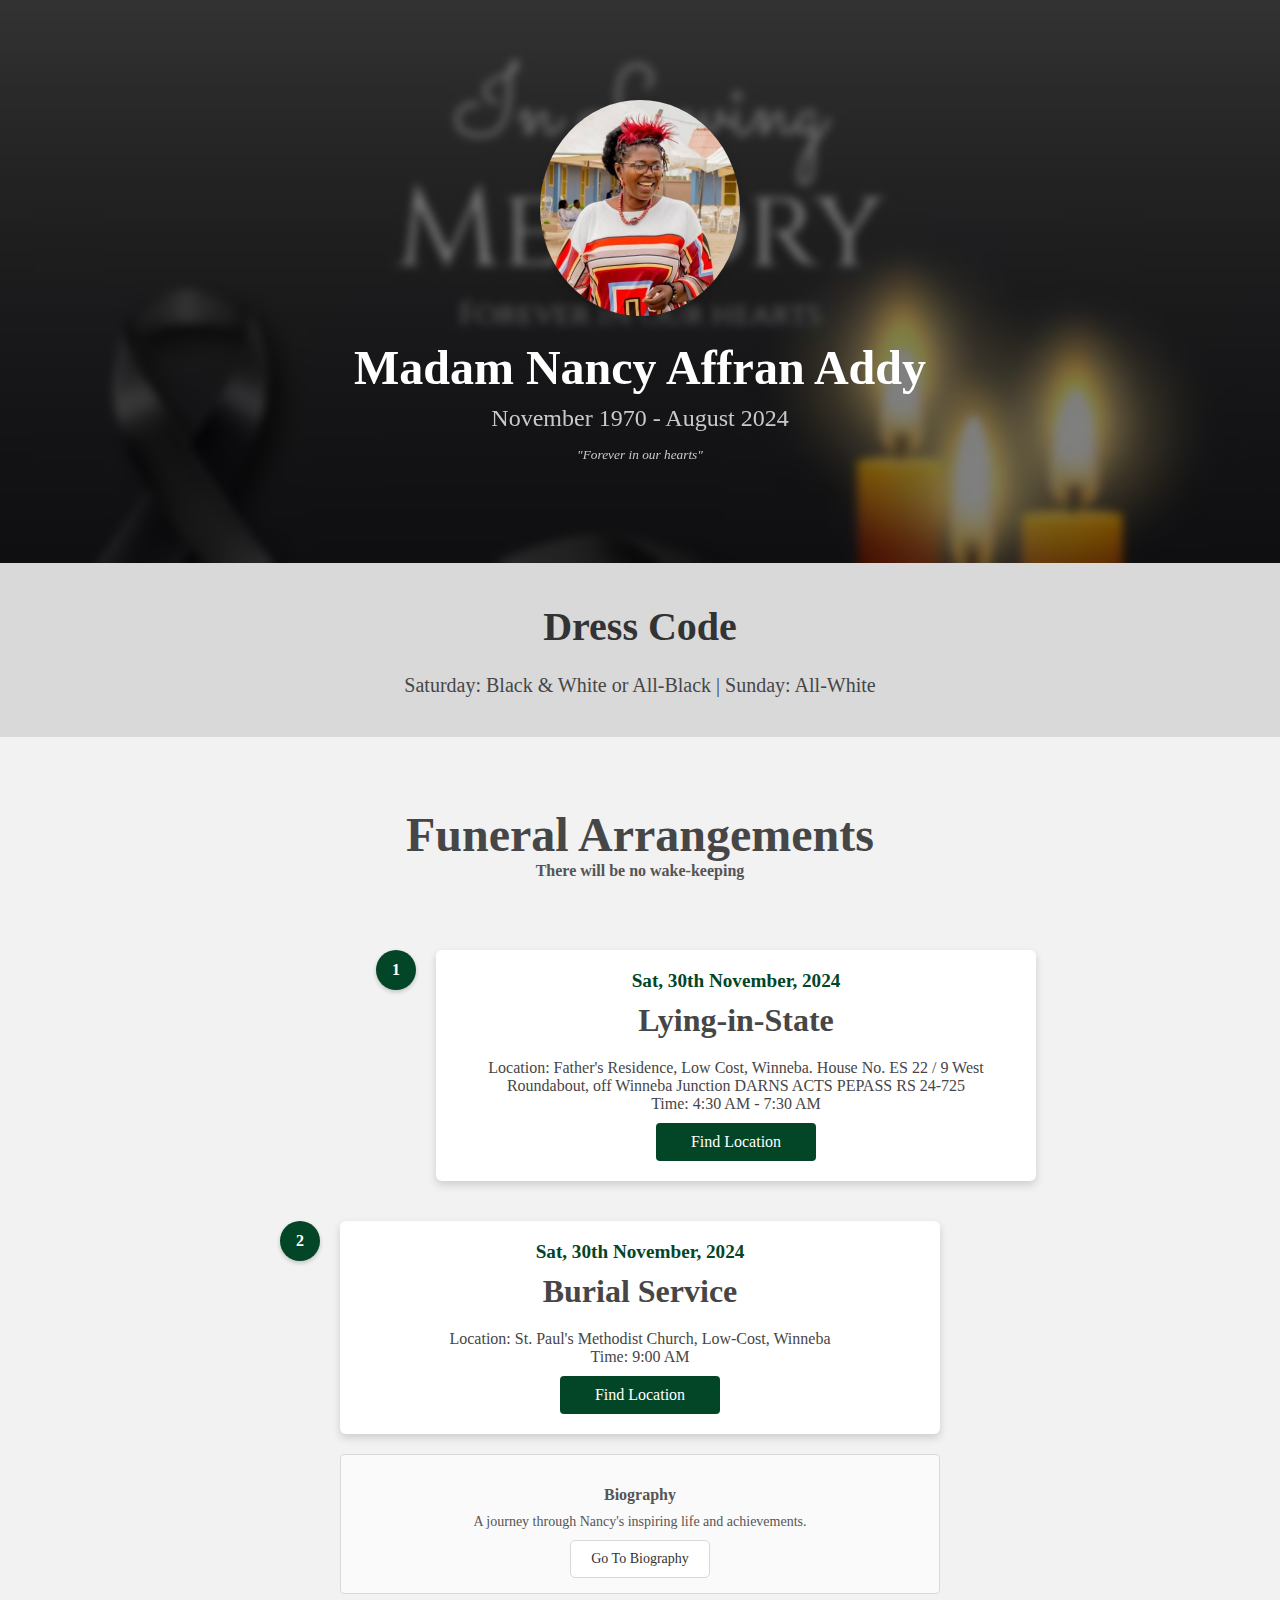
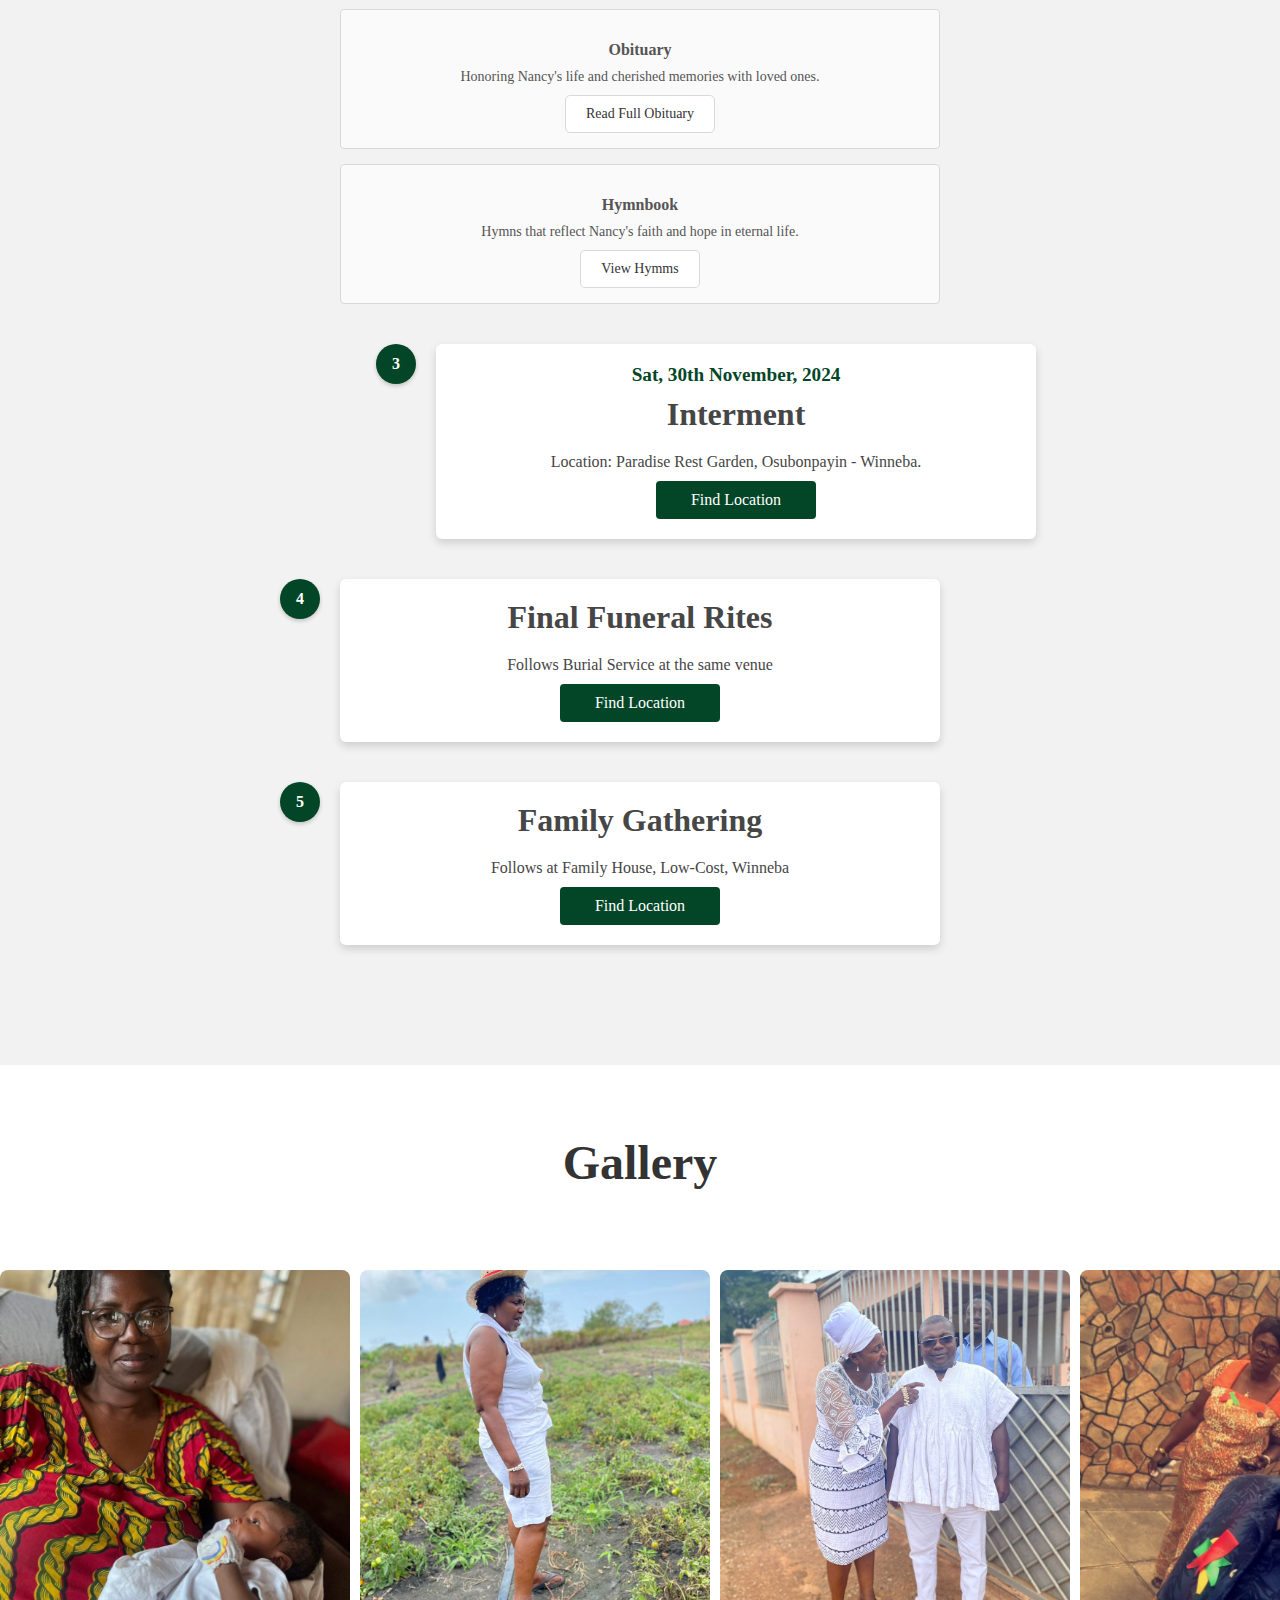
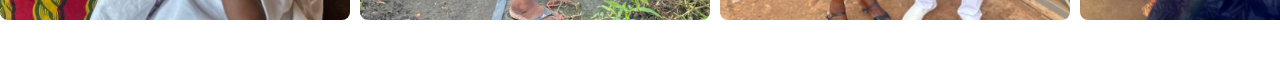
==== commit 5ae8cf94: "made changes" ====
--- a/Nancy's_funeral/index.html
+++ b/Nancy's_funeral/index.html
@@ -64,8 +64,8 @@
                     </div>
                     <div class="date">Sat, 30th November, 2024</div>
                     <h2>Lying-in-State</h2>
-                    <p>Location: St. Paul's Methodist Church, Low-Cost, Winneba</p>
-                    <p>Time: 7:00 AM</p>
+                    <p>Location: Father's Residence, Low Cost, Winneba. House No. ES 22 / 9 West Roundabout, off Winneba Junction DARNS ACTS PEPASS RS 24-725</p>
+                    <p>Time: 4:30 AM - 7:30 AM</p>
                     <a class="find-location" target="_blank" href="https://www.google.com/maps/dir/Accra/9985%2B79W,+Low+Cost,+Winneba/@5.4732849,-0.5816798,11z/data=!3m1!4b1!4m13!4m12!1m5!1m1!1s0xfdf9084b2b7a773:0xbed14ed8650e2dd3!2m2!1d-0.1974306!2d5.5592846!1m5!1m1!1s0xfde35a7094d1697:0xb70addc22290d339!2m2!1d-0.6415592!2d5.3657321?entry=ttu&g_ep=EgoyMDI0MTEwNi4wIKXMDSoASAFQAw%3D%3D">Find Location</a>
                 </div>
             </div>
